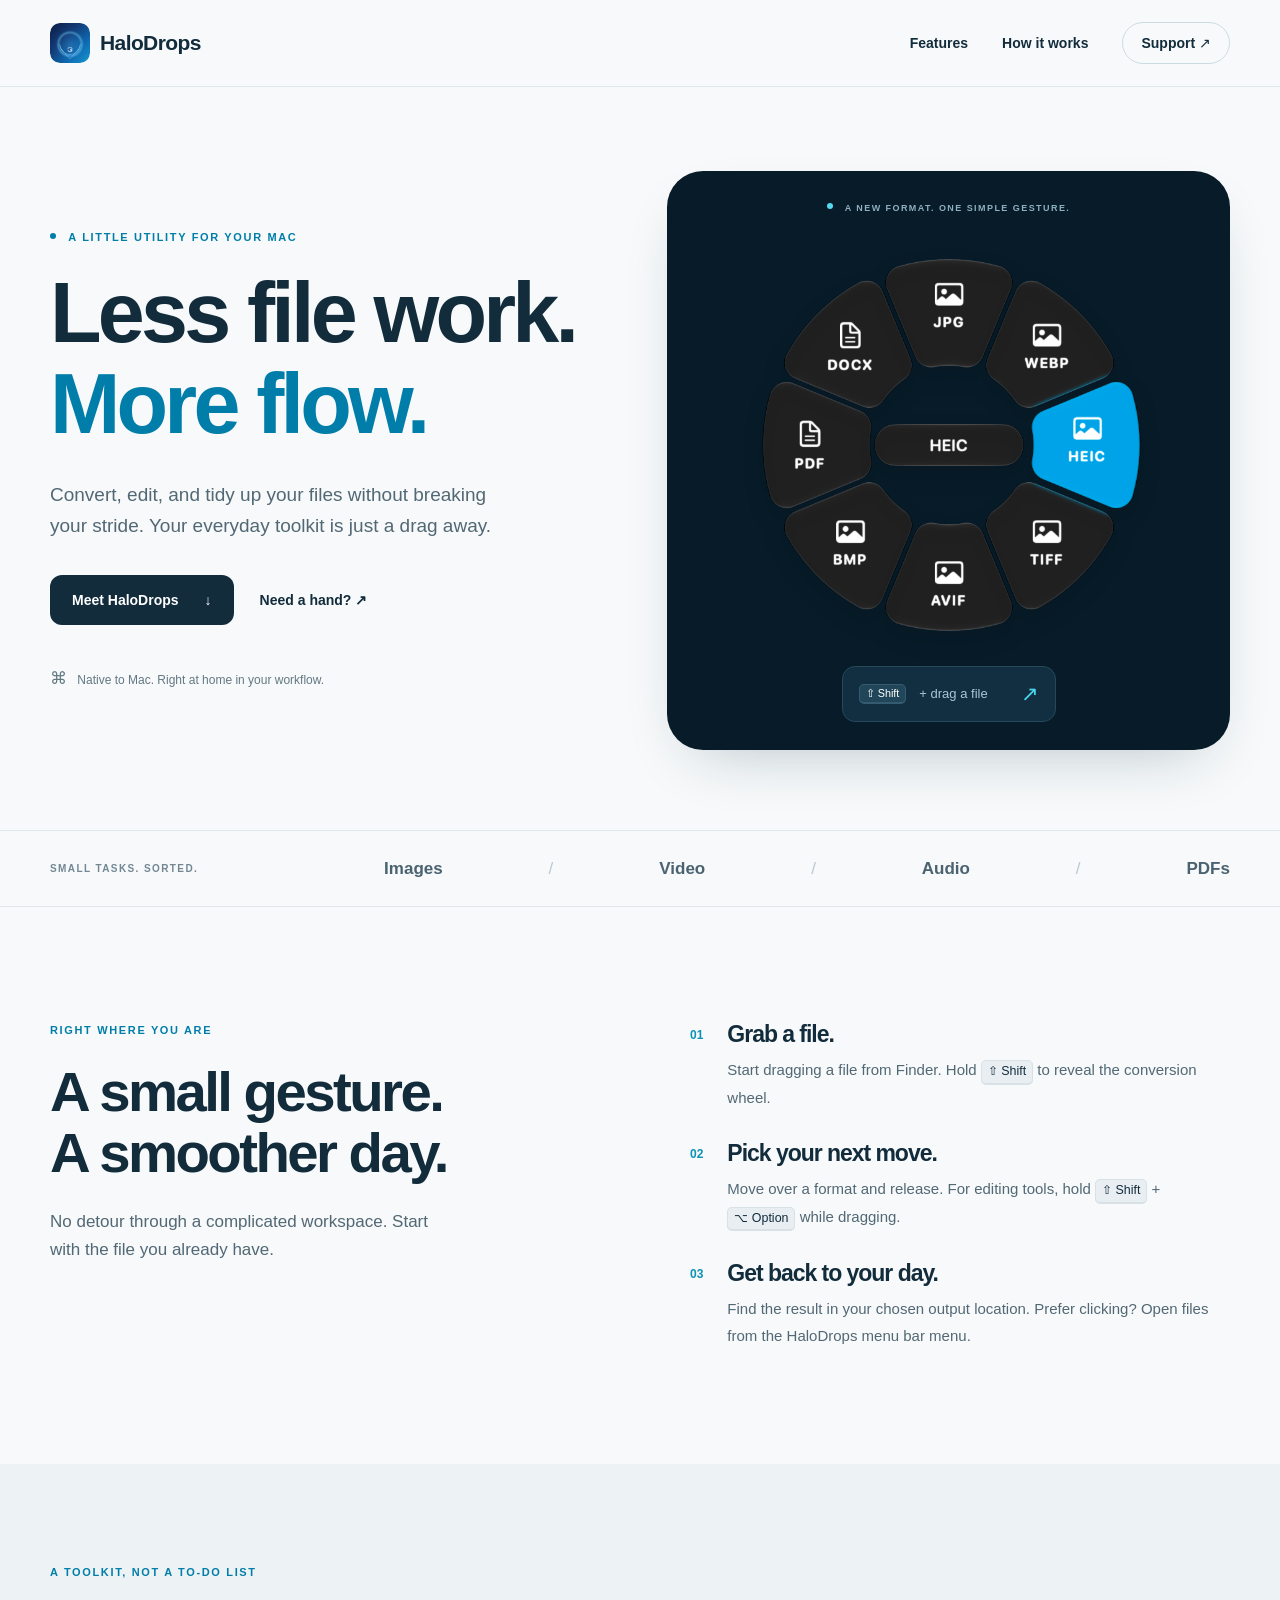
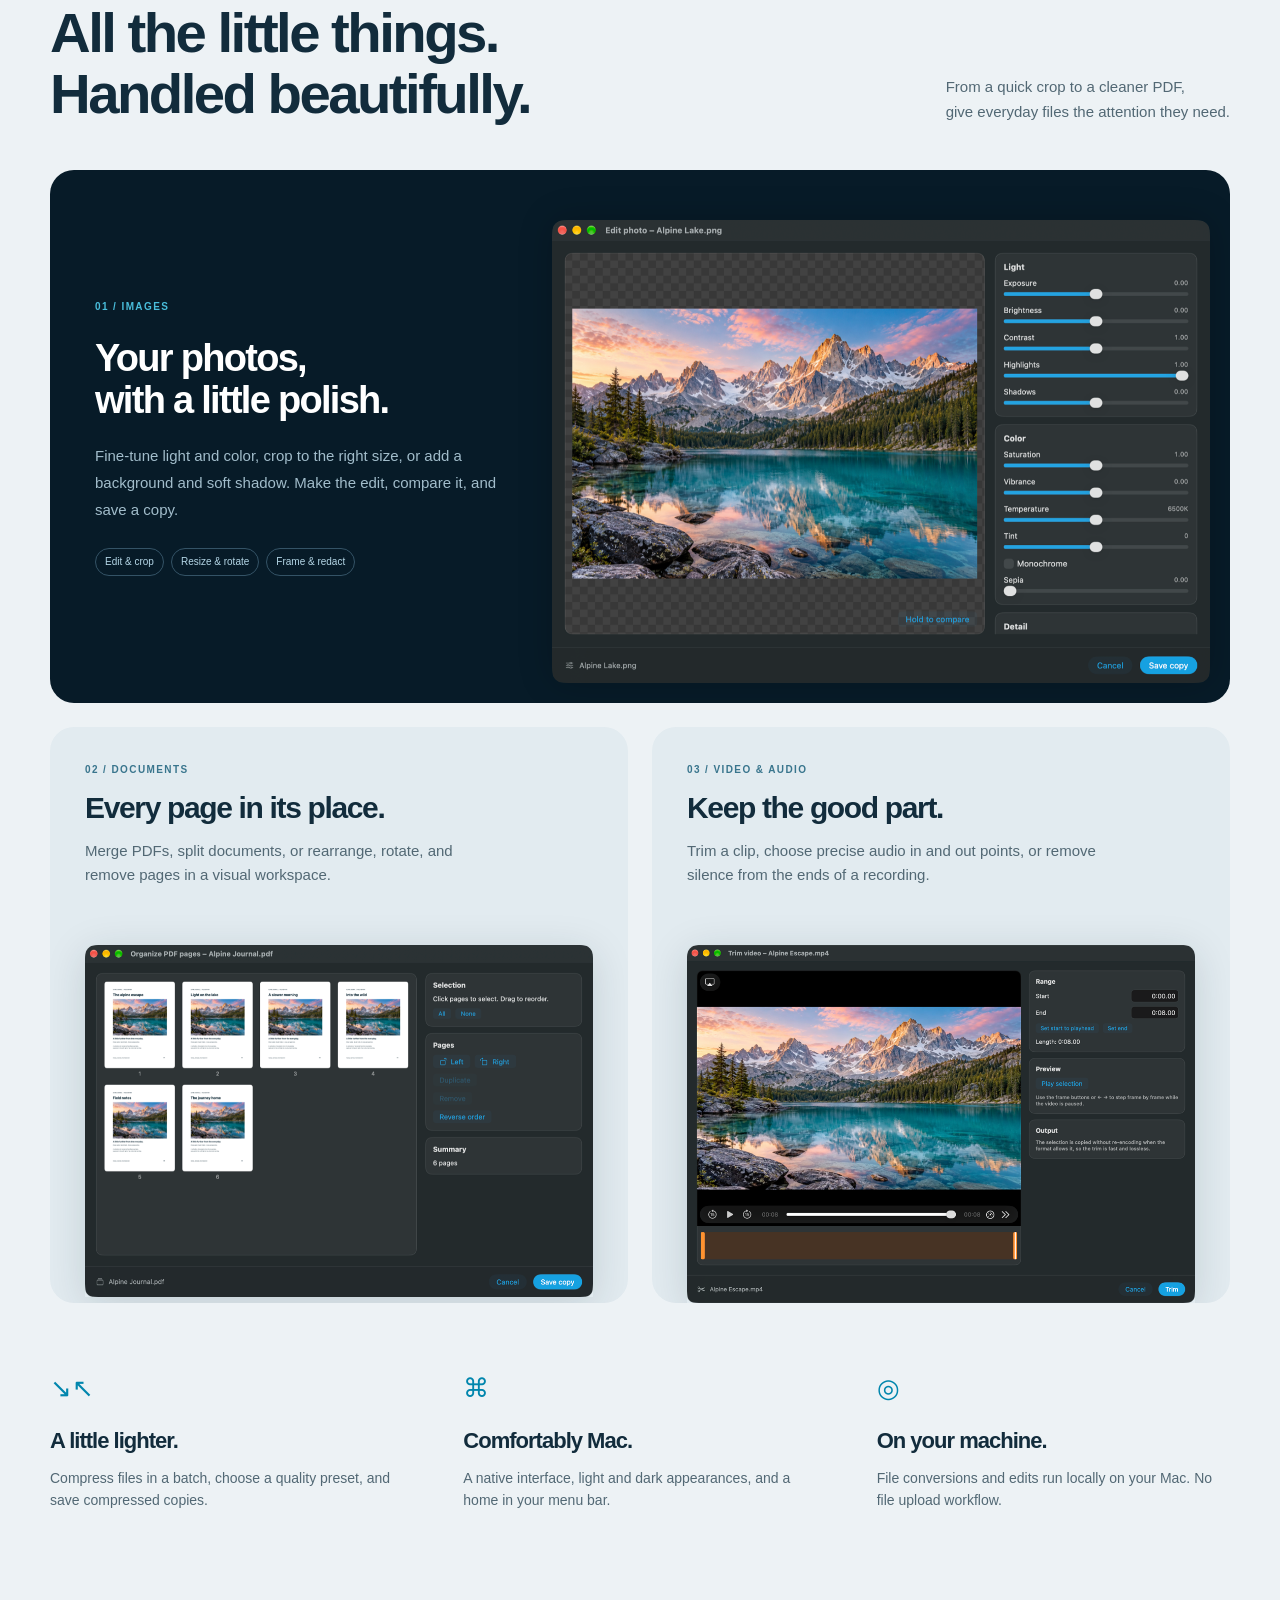
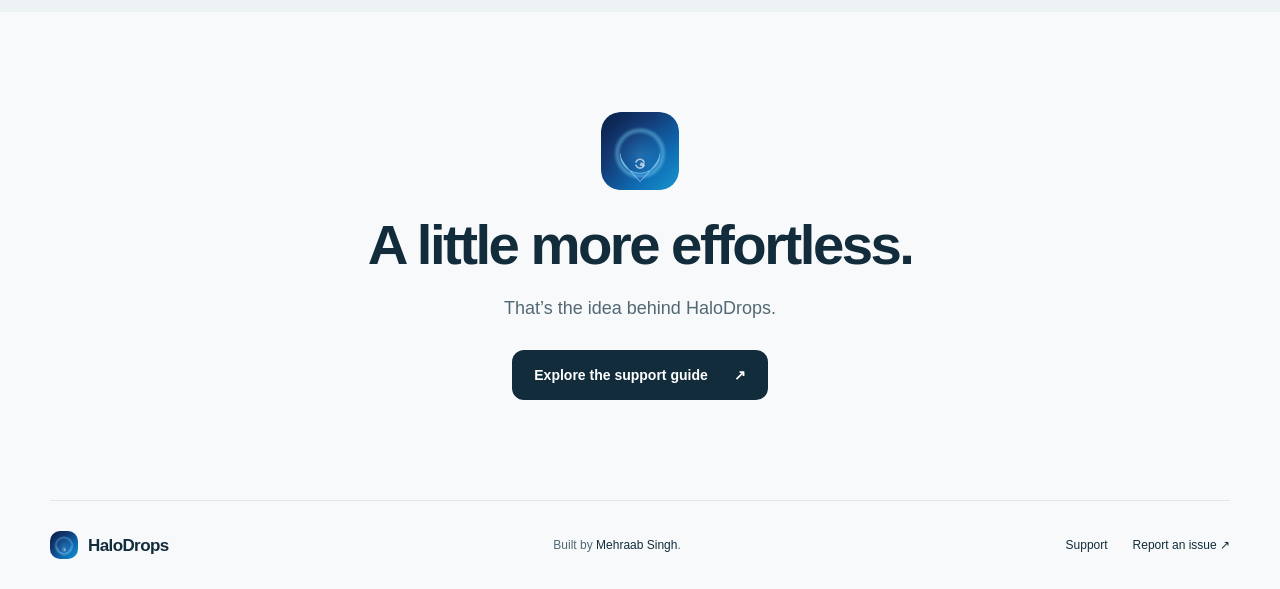
==== index.html @ 8c4c6a74 "Build HaloDrops marketing and support website" ====
<!doctype html>
<html lang="en">
<head>
<meta charset="utf-8"><meta name="viewport" content="width=device-width, initial-scale=1">
<title>HaloDrops — Less file work. More flow.</title>
<meta name="description" content="Meet HaloDrops for Mac. Convert files with a drag, edit photos, compress media, organize PDFs, and trim video and audio in one native toolkit.">
<link rel="canonical" href="https://mehraabsingh.github.io/web-halodrops/">
<meta property="og:title" content="HaloDrops — Less file work. More flow."><meta property="og:description" content="Your everyday file toolkit, one gesture away. Made for Mac."><meta property="og:type" content="website"><meta property="og:url" content="https://mehraabsingh.github.io/web-halodrops/"><meta property="og:image" content="https://mehraabsingh.github.io/web-halodrops/assets/social-preview.png">
<meta name="twitter:card" content="summary_large_image"><meta name="theme-color" content="#f7f9fa">
<link rel="icon" type="image/png" href="assets/app-icon.png"><link rel="stylesheet" href="styles.css"><script src="site.js" defer></script>
</head>
<body>
<a class="skip" href="#main">Skip to content</a>
<header class="site-header"><nav class="nav wrap" aria-label="Main navigation"><a class="brand" href="./" aria-label="HaloDrops home"><img src="assets/app-icon.png" width="40" height="40" alt=""><span>HaloDrops</span></a><div class="nav-links"><a href="#features">Features</a><a href="#how-it-works">How it works</a><a class="nav-support" href="support/">Support <span aria-hidden="true">↗</span></a></div></nav></header>
<main id="main">
<section class="hero wrap">
<div class="hero-copy"><p class="eyebrow"><span class="status-dot"></span> A LITTLE UTILITY FOR YOUR MAC</p><h1>Less file work.<br><span>More flow.</span></h1><p class="lead">Convert, edit, and tidy up your files without breaking your stride. Your everyday toolkit is just a drag away.</p><div class="actions"><a class="button primary" href="#how-it-works">Meet HaloDrops <span aria-hidden="true">↓</span></a><a class="text-link" href="support/">Need a hand? <span aria-hidden="true">↗</span></a></div><p class="hero-note"><span aria-hidden="true">⌘</span> Native to Mac. Right at home in your workflow.</p></div>
<div class="hero-art"><div class="art-label"><span class="tiny-dot"></span> A NEW FORMAT. ONE SIMPLE GESTURE.</div><img class="wheel" src="assets/conversion-wheel.png" width="1420" height="1420" alt="HaloDrops conversion wheel showing JPG, WebP, HEIC, TIFF, AVIF, BMP, PDF, and DOCX formats with HEIC selected" fetchpriority="high"><div class="gesture"><kbd>⇧ Shift</kbd><span>+ drag a file</span><span class="gesture-arrow" aria-hidden="true">↗</span></div></div>
</section>
<div class="format-strip"><div class="wrap"><span>SMALL TASKS. SORTED.</span><span>Images</span><i aria-hidden="true">/</i><span>Video</span><i aria-hidden="true">/</i><span>Audio</span><i aria-hidden="true">/</i><span>PDFs</span></div></div>
<section id="how-it-works" class="section wrap how"><div class="section-intro"><p class="eyebrow">RIGHT WHERE YOU ARE</p><h2>A small gesture.<br>A smoother day.</h2><p>No detour through a complicated workspace. Start with the file you already have.</p></div><ol class="steps"><li><span class="step-num">01</span><div><h3>Grab a file.</h3><p>Start dragging a file from Finder. Hold <kbd>⇧ Shift</kbd> to reveal the conversion wheel.</p></div></li><li><span class="step-num">02</span><div><h3>Pick your next move.</h3><p>Move over a format and release. For editing tools, hold <kbd>⇧ Shift</kbd> + <kbd>⌥ Option</kbd> while dragging.</p></div></li><li><span class="step-num">03</span><div><h3>Get back to your day.</h3><p>Find the result in your chosen output location. Prefer clicking? Open files from the HaloDrops menu bar menu.</p></div></li></ol></section>
<section id="features" class="features-section"><div class="wrap"><div class="section-heading"><div><p class="eyebrow">A TOOLKIT, NOT A TO-DO LIST</p><h2>All the little things.<br>Handled beautifully.</h2></div><p>From a quick crop to a cleaner PDF,<br>give everyday files the attention they need.</p></div>
<article class="feature feature-photo"><div class="feature-copy"><span class="feature-index">01 / IMAGES</span><h3>Your photos,<br>with a little polish.</h3><p>Fine-tune light and color, crop to the right size, or add a background and soft shadow. Make the edit, compare it, and save a copy.</p><ul class="tags"><li>Edit & crop</li><li>Resize & rotate</li><li>Frame & redact</li></ul></div><div class="feature-visual"><img src="assets/photo-editor.png" width="1200" height="845" alt="HaloDrops photo editor with an alpine lake image and light and color adjustment sliders" loading="lazy"></div></article>
<div class="feature-pair"><article class="feature-mini"><div class="mini-copy"><span class="feature-index">02 / DOCUMENTS</span><h3>Every page in its place.</h3><p>Merge PDFs, split documents, or rearrange, rotate, and remove pages in a visual workspace.</p></div><img src="assets/pdf-tools.png" width="1000" height="694" alt="Six pages in the HaloDrops PDF organizer, with page selection and rotation controls" loading="lazy"></article><article class="feature-mini"><div class="mini-copy"><span class="feature-index">03 / VIDEO & AUDIO</span><h3>Keep the good part.</h3><p>Trim a clip, choose precise audio in and out points, or remove silence from the ends of a recording.</p></div><img src="assets/video-tools.png" width="1000" height="704" alt="HaloDrops video trimmer displaying a mountain lake clip with start and end controls" loading="lazy"></article></div>
<div class="utility-row"><div><span class="utility-icon" aria-hidden="true">↘↖</span><h3>A little lighter.</h3><p>Compress files in a batch, choose a quality preset, and save compressed copies.</p></div><div><span class="utility-icon" aria-hidden="true">⌘</span><h3>Comfortably Mac.</h3><p>A native interface, light and dark appearances, and a home in your menu bar.</p></div><div><span class="utility-icon" aria-hidden="true">◎</span><h3>On your machine.</h3><p>File conversions and edits run locally on your Mac. No file upload workflow.</p></div></div>
</div></section>
<section class="closing wrap"><img src="assets/app-icon.png" width="78" height="78" alt="" loading="lazy"><h2>A little more effortless.</h2><p>That’s the idea behind HaloDrops.</p><a class="button primary" href="support/">Explore the support guide <span aria-hidden="true">↗</span></a></section>
</main>
<footer class="site-footer wrap"><a class="brand" href="./"><img src="assets/app-icon.png" width="28" height="28" alt=""><span>HaloDrops</span></a><p>Built by <a href="https://www.linkedin.com/in/mehraab-singh-42a4b728b/">Mehraab Singh</a>.</p><div><a href="support/">Support</a><a href="https://github.com/mehraabsingh/web-halodrops/issues">Report an issue ↗</a></div></footer>
</body></html>
---- styles.css ----
:root{--paper:#f7f9fa;--ink:#122c3c;--secondary:#526874;--blue:#007ea9;--cyan:#49d7ef;--line:#dfe7eb;--night:#071b28;--radius:24px}*{box-sizing:border-box}html{scroll-behavior:smooth;scroll-padding-top:105px}body{margin:0;background:var(--paper);color:var(--ink);font-family:-apple-system,BlinkMacSystemFont,"Segoe UI",sans-serif;-webkit-font-smoothing:antialiased;line-height:1.6}a{color:inherit;text-decoration:none}button,a,summary{-webkit-tap-highlight-color:transparent}a:focus-visible,summary:focus-visible,button:focus-visible{outline:3px solid var(--blue);outline-offset:6px}img{max-width:100%;height:auto;display:block}h1,h2,h3,p{margin:0}h1,h2,h3{line-height:1.08;letter-spacing:-.045em}h1{font-size:clamp(56px,6.6vw,90px);font-weight:750}h2{font-size:clamp(35px,4.4vw,58px);font-weight:700}h3{font-size:24px;font-weight:650}p{color:var(--secondary)}.wrap{width:min(1180px,calc(100% - 80px));margin-inline:auto}.skip{position:fixed;top:-80px;left:16px;z-index:100;background:white;padding:12px 20px}.skip:focus{top:10px}.site-header{position:sticky;top:0;z-index:20;background:rgba(247,249,250,.94);backdrop-filter:blur(18px);border-bottom:1px solid var(--line)}.nav{height:86px;display:flex;align-items:center;justify-content:space-between}.brand{display:inline-flex;align-items:center;gap:10px;font-size:21px;font-weight:720;letter-spacing:-.6px}.brand img{border-radius:10px}.nav-links{display:flex;align-items:center;gap:34px;font-size:14px;font-weight:550}.nav-links a:hover,.text-link:hover,.site-footer a:hover{color:var(--blue)}.nav-support{padding:9px 18px;border:1px solid #ccdbe2;border-radius:99px}.hero{display:grid;grid-template-columns:1.03fr 1fr;gap:38px;align-items:center;padding-block:84px 80px}.eyebrow{font-size:11px;letter-spacing:.15em;font-weight:750;color:var(--blue);margin-bottom:22px}.status-dot,.tiny-dot{display:inline-block;width:6px;height:6px;background:currentColor;border-radius:50%;margin-right:8px;vertical-align:2px}h1 span{color:var(--blue)}.lead{font-size:19px;line-height:1.65;max-width:470px;margin-top:28px}.actions{display:flex;align-items:center;gap:26px;margin-top:34px}.button{display:inline-flex;align-items:center;justify-content:center;gap:26px;min-height:50px;padding:13px 22px;border-radius:12px;font-weight:600;font-size:14px;transition:background .15s,transform .15s}.button:hover{transform:translateY(-2px)}.primary{background:var(--ink);color:white}.primary:hover{background:#0a617c}.text-link{font-size:14px;font-weight:600}.hero-note{font-size:12px;margin-top:40px;color:#627883}.hero-note span{font-size:17px;margin-right:7px}.hero-art{position:relative;min-height:520px;background:var(--night);border-radius:36px;overflow:hidden;display:flex;flex-direction:column;align-items:center;justify-content:center;box-shadow:0 24px 65px -30px #0b354952}.art-label{color:#8eafbf;font-size:9px;letter-spacing:.16em;font-weight:600;position:absolute;top:30px;text-align:center}.art-label .tiny-dot{color:#54d9ed}.wheel{width:92%;margin-top:25px}.gesture{display:flex;align-items:center;gap:13px;color:#a8c7d5;font-size:13px;position:absolute;bottom:28px;background:#112f40;padding:10px 16px;border:1px solid #25485b;border-radius:13px}.gesture kbd{background:#224659;color:white;border-color:#345b70}.gesture-arrow{color:#49d7ef;font-size:21px;margin-left:20px}kbd{display:inline-block;background:#e8eef2;border:1px solid #d7e1e6;border-bottom-width:2px;border-radius:5px;padding:0 6px;color:var(--ink);font-family:inherit;font-size:.83em;white-space:nowrap}.format-strip{border-block:1px solid var(--line)}.format-strip .wrap{display:flex;align-items:center;justify-content:space-between;padding-block:24px;gap:20px;font-size:17px;font-weight:550;color:#4b6371}.format-strip .wrap>span:first-child{font-size:10px;letter-spacing:.14em;font-weight:700;margin-right:80px;color:#728793}.format-strip i{font-style:normal;color:#bac9d1;font-weight:300}.section{padding-block:115px}.how{display:grid;grid-template-columns:1fr 1fr;gap:100px}.section-intro>p:last-child{margin-top:25px;max-width:390px;font-size:17px}.steps{margin:0;padding:0;list-style:none;display:grid;gap:30px}.steps li{display:flex;gap:24px;align-items:flex-start}.step-num{color:#0d92b6;font-size:12px;font-weight:700;padding-top:4px}.steps h3{font-size:23px;margin-bottom:10px}.steps p{font-size:15px;line-height:1.75}.features-section{background:#edf2f5;padding-block:100px}.section-heading{display:flex;justify-content:space-between;align-items:flex-end;gap:32px;margin-bottom:45px}.section-heading>p{font-size:15px;line-height:1.7;flex-shrink:0}.feature{border-radius:var(--radius);overflow:hidden}.feature-photo{background:var(--night);color:white;display:grid;grid-template-columns:.8fr 1.3fr;gap:40px;padding:50px 0 0 45px;align-items:center}.feature-copy{padding-bottom:48px}.feature-index{display:block;font-size:10px;letter-spacing:.14em;font-weight:700;color:#49bddb;margin-bottom:22px}.feature h3{font-size:38px;line-height:1.12}.feature-copy p{color:#a2bdcb;margin-top:20px;font-size:15px;line-height:1.8}.tags{list-style:none;padding:0;display:flex;flex-wrap:wrap;gap:7px;margin:25px 0 0}.tags li{font-size:10px;border:1px solid #345366;color:#b5d7e7;padding:5px 9px;border-radius:99px}.feature-visual{align-self:end;min-width:0;padding-right:20px;padding-bottom:20px}.feature-visual img{border-radius:12px;box-shadow:0 0 35px #0003}.feature-pair{display:grid;grid-template-columns:1fr 1fr;gap:24px;margin-top:24px}.feature-mini{background:#e2ebf0;border-radius:var(--radius);overflow:hidden;padding:35px 35px 0}.mini-copy{max-width:410px}.mini-copy .feature-index{color:#39758d;margin-bottom:14px}.mini-copy h3{font-size:30px}.mini-copy p{margin-top:15px;font-size:15px;min-height:78px}.feature-mini img{margin-top:28px;border-radius:11px 11px 0 0;box-shadow:0 8px 40px #0b293025}.utility-row{display:grid;grid-template-columns:repeat(3,1fr);gap:60px;margin-top:65px}.utility-icon{display:block;color:#0186ad;font-size:26px;margin-bottom:20px}.utility-row h3{font-size:22px;margin-bottom:14px}.utility-row p{font-size:14px}.closing{text-align:center;padding-block:100px}.closing>img{margin:0 auto 25px;border-radius:20px}.closing p{margin:18px 0 28px;font-size:18px}.site-footer{display:flex;justify-content:space-between;align-items:center;border-top:1px solid var(--line);padding-block:30px;gap:25px}.site-footer .brand{font-size:17px}.site-footer p,.site-footer>div{font-size:12px}.site-footer>div{display:flex;gap:25px}.site-footer p a{color:var(--ink)}.support-hero{padding-block:80px 75px}.support-hero h1{font-size:clamp(48px,6vw,76px)}.support-hero .lead{max-width:560px}.support-layout{display:grid;grid-template-columns:220px 1fr;gap:80px;padding-bottom:90px}.support-nav{position:sticky;top:120px;align-self:start;display:grid;gap:12px;font-size:14px;padding-top:20px}.support-nav .eyebrow{margin-bottom:8px}.support-nav a{color:var(--secondary)}.support-nav a:hover{color:var(--blue)}.support-content{min-width:0}.support-content>section{padding-block:35px 55px;border-top:1px solid var(--line)}.support-content h2{font-size:39px;margin-bottom:32px}.support-content .eyebrow{margin-bottom:14px}.guide-list{padding-left:22px;margin:0;display:grid;gap:25px}.guide-list li{padding-left:10px}.guide-list li::marker{color:var(--blue);font-weight:650}.guide-list strong{font-size:17px}.guide-list p{font-size:15px;margin-top:7px}.faq details{border-bottom:1px solid var(--line);padding-block:20px}.faq details:first-child{border-top:1px solid var(--line)}.faq summary{font-size:17px;font-weight:600;cursor:pointer;list-style:none;padding-right:30px;position:relative}.faq summary::-webkit-details-marker{display:none}.faq summary:after{content:'+';position:absolute;right:1px;top:0;color:var(--blue);font-size:23px;font-weight:400;line-height:1}.faq details[open] summary:after{content:'−'}.faq details p{margin-top:15px;font-size:15px;padding-right:30px;line-height:1.8}.troubleshooting-item{margin-bottom:30px}.troubleshooting-item h3{font-size:21px;letter-spacing:-.02em;margin-bottom:12px}.troubleshooting-item p{font-size:15px;line-height:1.8}.support-content>.contact-box{background:#e8f2f6;border:none;border-radius:22px;padding:38px}.contact-box h2{margin-bottom:20px}.contact-box>p{font-size:15px}.contact-box .button{margin-top:25px}.contact-box h3{font-size:19px;margin-top:32px}.contact-box ul{padding-left:20px;font-size:14px;color:var(--secondary);line-height:1.9}.contact-box .small-note{font-size:12px;margin:22px 0;line-height:1.8}.contact-box .text-link{color:var(--blue)}@media(min-width:1500px){.hero{padding-block:100px}.hero-art{min-height:570px}}@media(max-width:1000px){.wrap{width:calc(100% - 48px)}.hero{gap:25px;padding-block:60px}.hero h1{font-size:64px}.hero-art{min-height:450px}.lead{font-size:17px}.how{gap:45px}.feature-photo{gap:20px;padding:35px 0 0 30px}.feature h3{font-size:32px}.feature-copy p{font-size:14px}.section-heading>p{max-width:250px;flex-shrink:1}.format-strip .wrap>span:first-child{margin-right:20px}.utility-row{gap:32px}.support-layout{gap:40px;grid-template-columns:175px 1fr}}@media(max-width:720px){html{scroll-padding-top:90px}.wrap{width:calc(100% - 40px)}.nav{height:73px}.brand{font-size:19px}.brand img{width:34px;height:34px}.nav-links{gap:18px;font-size:12px}.nav-links>a:nth-child(2){display:none}.nav-support{padding:7px 12px}.hero{grid-template-columns:1fr;gap:40px;padding-block:48px}.hero h1{font-size:clamp(54px,10vw,72px)}.hero-art{min-height:440px;max-width:500px;width:100%;margin-inline:auto}.hero-note{margin-top:28px}.hero .eyebrow{font-size:10px}.lead{max-width:100%;font-size:17px}.actions{gap:22px}.format-strip .wrap{flex-wrap:wrap;justify-content:center;column-gap:18px;row-gap:14px;font-size:14px}.format-strip .wrap>span:first-child{width:100%;text-align:center;margin:0}.section{padding-block:65px}.how{grid-template-columns:1fr;gap:38px}.section-intro>p:last-child{max-width:100%}.section-heading{display:block}.section-heading>p{max-width:100%;margin-top:24px}.section-heading>p br{display:none}.features-section{padding-block:65px}.feature-photo{grid-template-columns:1fr;padding:30px 22px 0;gap:8px}.feature-copy{padding-bottom:20px}.feature-visual{padding:0 0 20px}.feature-pair{grid-template-columns:1fr;gap:20px}.feature-mini{padding:28px 22px 0}.mini-copy p{min-height:0}.utility-row{grid-template-columns:1fr;gap:28px;margin-top:38px}.utility-row>div{border-bottom:1px solid #d4e0e7;padding-bottom:24px}.utility-icon{margin-bottom:12px}.closing{padding-block:65px}.closing h2{font-size:37px}.site-footer{flex-wrap:wrap;gap:18px}.site-footer>div{width:100%}.support-hero{padding-block:48px}.support-layout{grid-template-columns:1fr;gap:28px;padding-bottom:55px}.support-nav{position:static;display:flex;flex-wrap:wrap;gap:10px 20px;padding:0}.support-nav .eyebrow{width:100%;margin-bottom:2px}.support-nav a{font-size:13px}.support-content h2{font-size:34px}.support-content>.contact-box{padding:28px 23px}.support-hero h1{font-size:clamp(44px,9vw,64px)}}@media(prefers-reduced-motion:reduce){html{scroll-behavior:auto}*{transition:none!important}}@media(max-width:380px){.nav-links{gap:10px}.nav-links>a:first-child{display:none}.hero-art{min-height:365px}.art-label{font-size:8px}.gesture{font-size:11px}.actions{flex-wrap:wrap}}
/* Keep the shortcut caption clear of the native conversion wheel. */
.hero-art{padding:54px 28px 85px}.wheel{width:100%;max-width:440px;margin:0}
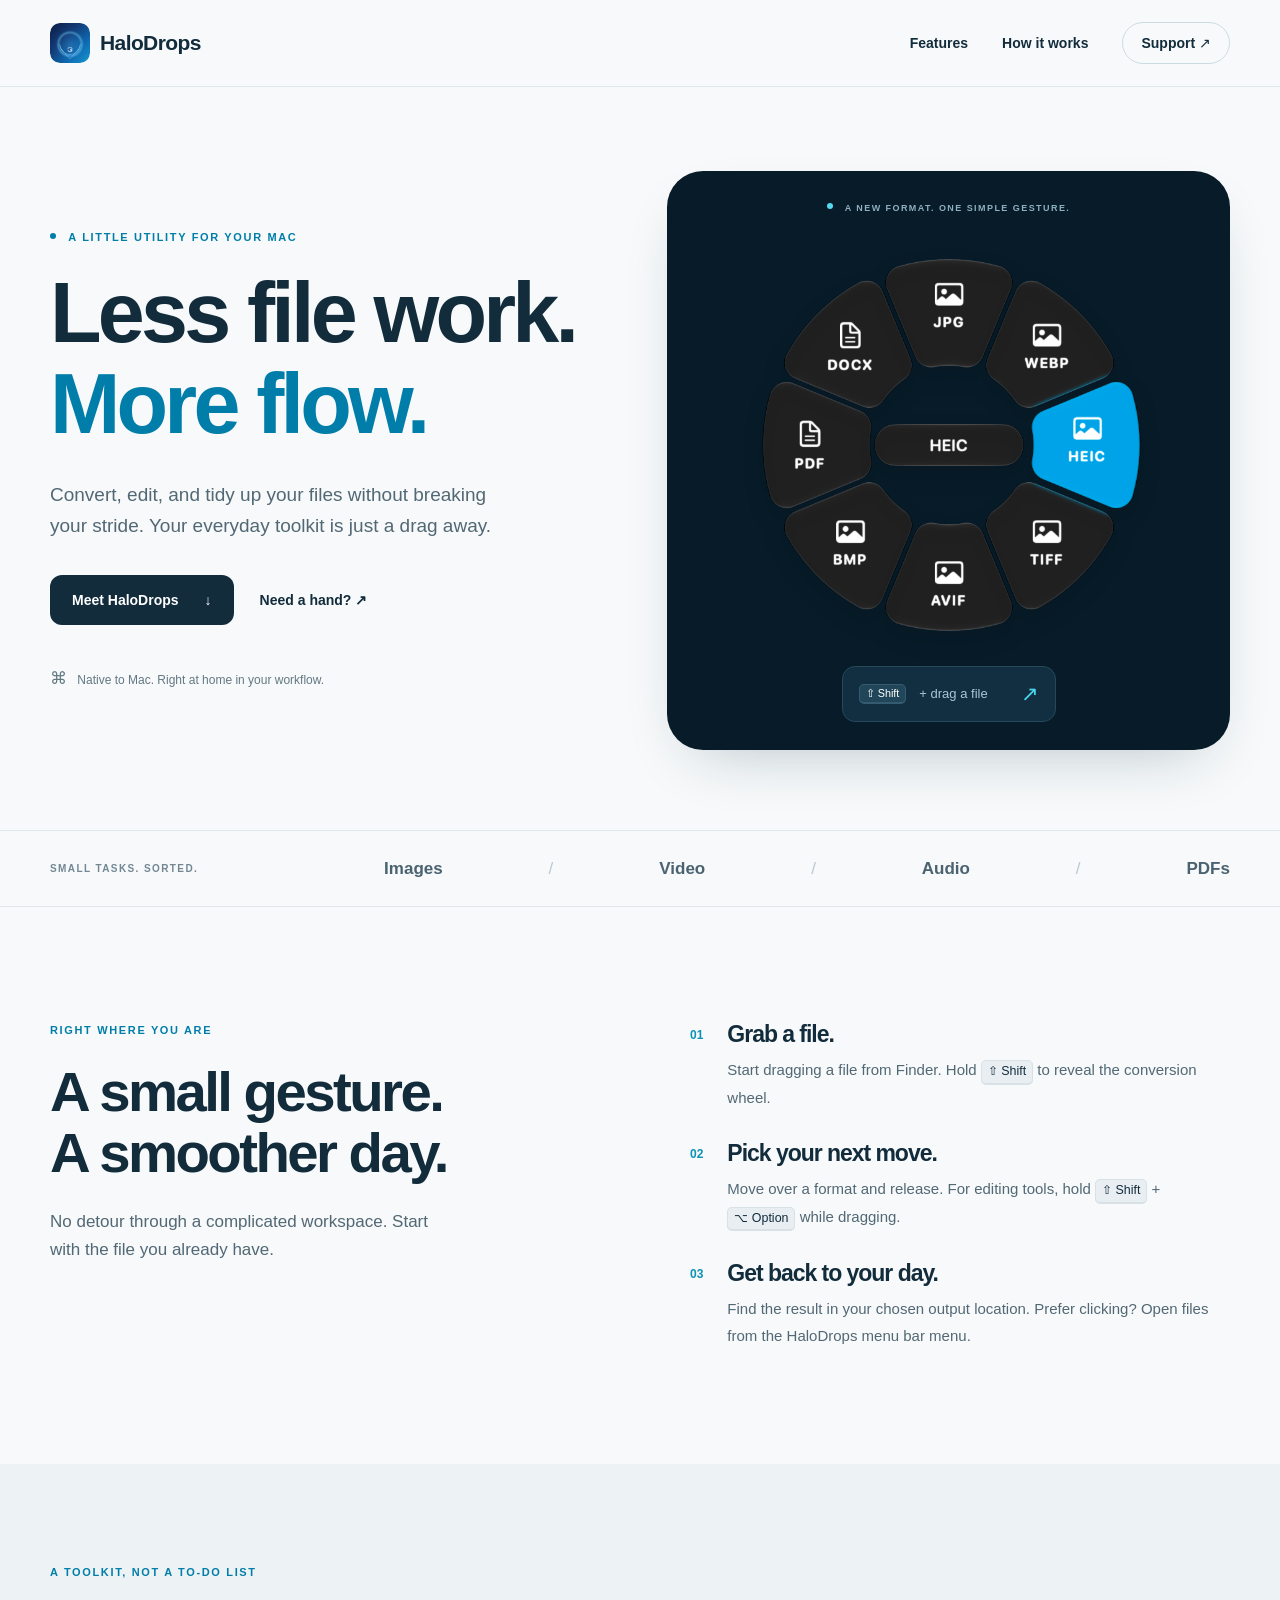
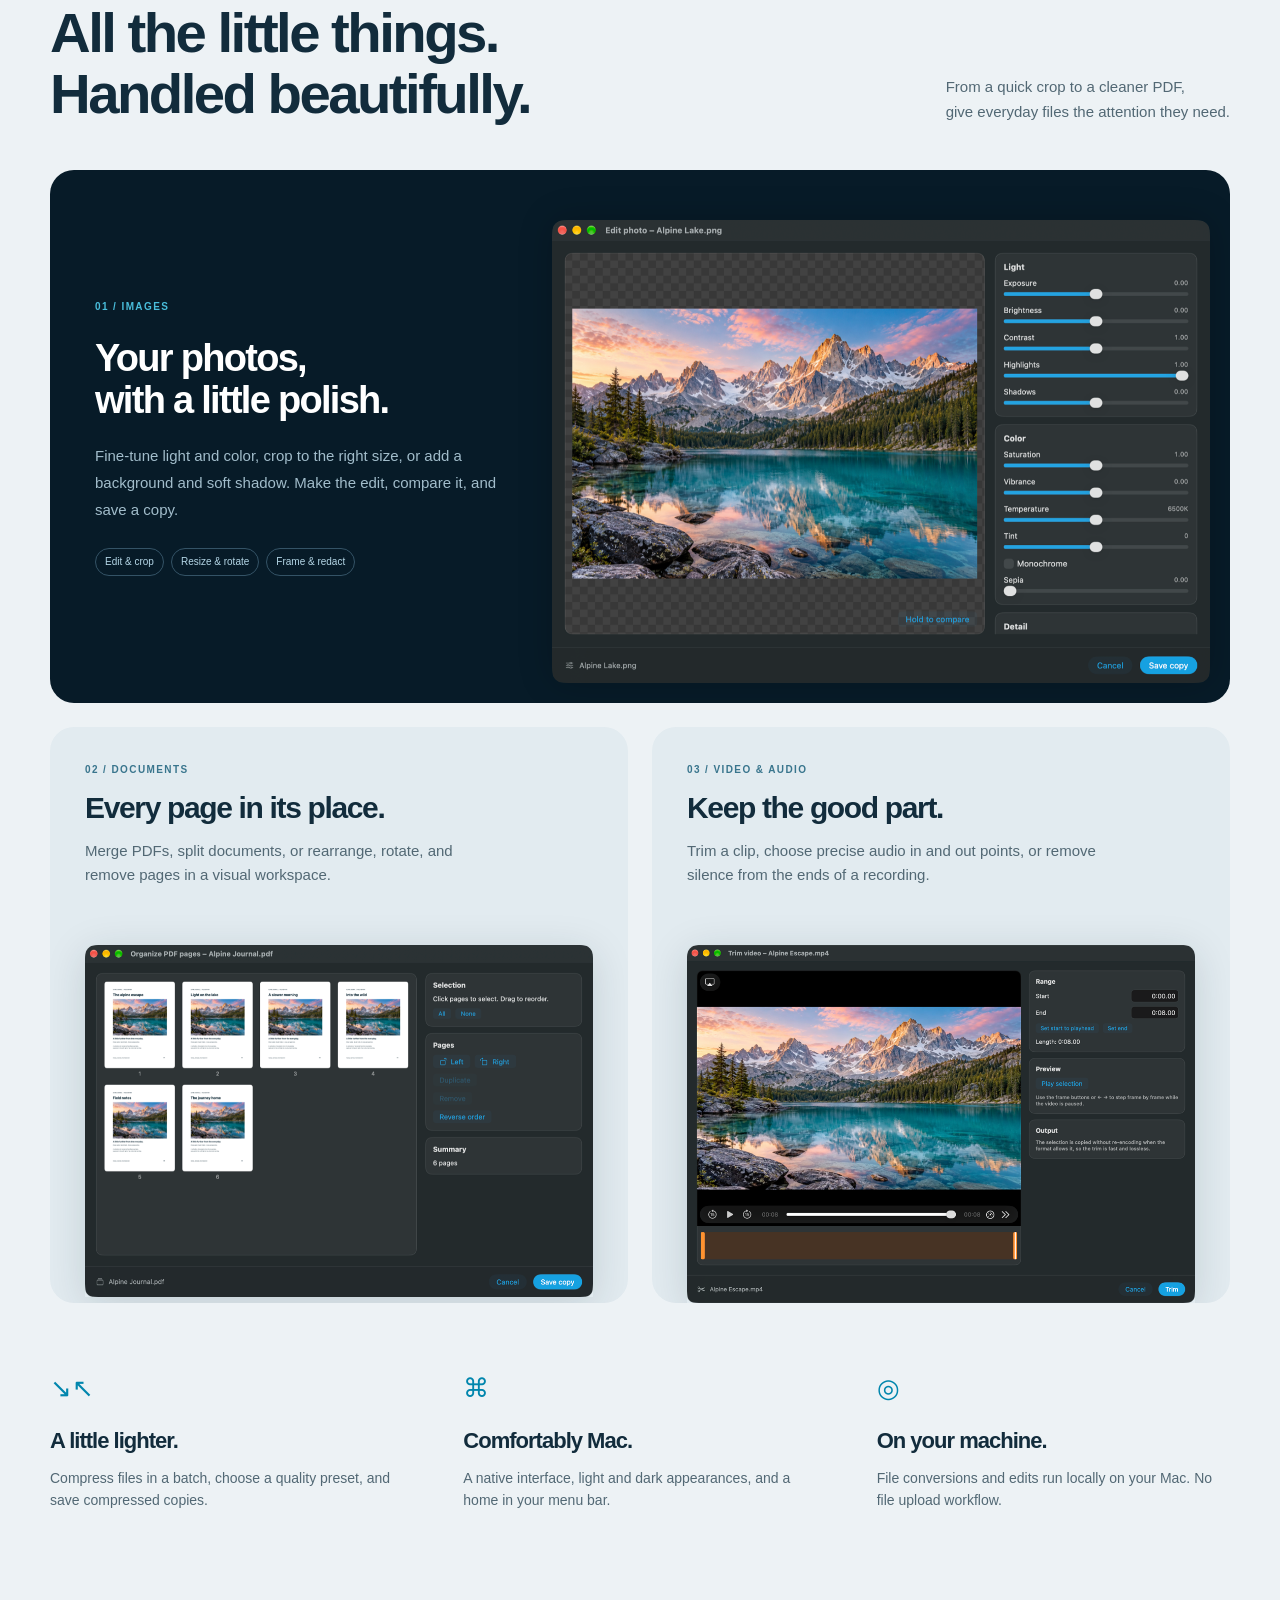
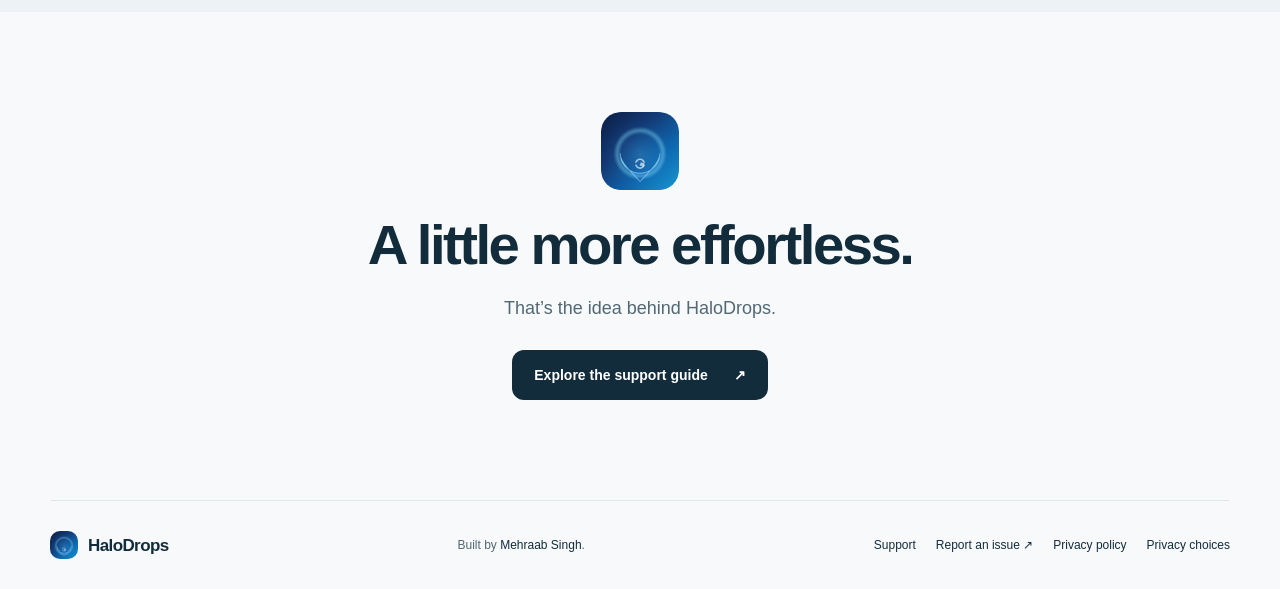
==== commit 6db603d9: "Add privacy policy and user privacy choices pages" ====
--- a/index.html
+++ b/index.html
@@ -26,5 +26,5 @@
 </div></section>
 <section class="closing wrap"><img src="assets/app-icon.png" width="78" height="78" alt="" loading="lazy"><h2>A little more effortless.</h2><p>That’s the idea behind HaloDrops.</p><a class="button primary" href="support/">Explore the support guide <span aria-hidden="true">↗</span></a></section>
 </main>
-<footer class="site-footer wrap"><a class="brand" href="./"><img src="assets/app-icon.png" width="28" height="28" alt=""><span>HaloDrops</span></a><p>Built by <a href="https://www.linkedin.com/in/mehraab-singh-42a4b728b/">Mehraab Singh</a>.</p><div><a href="support/">Support</a><a href="https://github.com/mehraabsingh/web-halodrops/issues">Report an issue ↗</a></div></footer>
+<footer class="site-footer wrap"><a class="brand" href="./"><img src="assets/app-icon.png" width="28" height="28" alt=""><span>HaloDrops</span></a><p>Built by <a href="https://www.linkedin.com/in/mehraab-singh-42a4b728b/">Mehraab Singh</a>.</p><div><a href="support/">Support</a><a href="https://github.com/mehraabsingh/web-halodrops/issues">Report an issue ↗</a><a href="privacy/">Privacy policy</a><a href="privacy-choices/">Privacy choices</a></div></footer>
 </body></html>
--- a/styles.css
+++ b/styles.css
@@ -1,3 +1,6 @@
 :root{--paper:#f7f9fa;--ink:#122c3c;--secondary:#526874;--blue:#007ea9;--cyan:#49d7ef;--line:#dfe7eb;--night:#071b28;--radius:24px}*{box-sizing:border-box}html{scroll-behavior:smooth;scroll-padding-top:105px}body{margin:0;background:var(--paper);color:var(--ink);font-family:-apple-system,BlinkMacSystemFont,"Segoe UI",sans-serif;-webkit-font-smoothing:antialiased;line-height:1.6}a{color:inherit;text-decoration:none}button,a,summary{-webkit-tap-highlight-color:transparent}a:focus-visible,summary:focus-visible,button:focus-visible{outline:3px solid var(--blue);outline-offset:6px}img{max-width:100%;height:auto;display:block}h1,h2,h3,p{margin:0}h1,h2,h3{line-height:1.08;letter-spacing:-.045em}h1{font-size:clamp(56px,6.6vw,90px);font-weight:750}h2{font-size:clamp(35px,4.4vw,58px);font-weight:700}h3{font-size:24px;font-weight:650}p{color:var(--secondary)}.wrap{width:min(1180px,calc(100% - 80px));margin-inline:auto}.skip{position:fixed;top:-80px;left:16px;z-index:100;background:white;padding:12px 20px}.skip:focus{top:10px}.site-header{position:sticky;top:0;z-index:20;background:rgba(247,249,250,.94);backdrop-filter:blur(18px);border-bottom:1px solid var(--line)}.nav{height:86px;display:flex;align-items:center;justify-content:space-between}.brand{display:inline-flex;align-items:center;gap:10px;font-size:21px;font-weight:720;letter-spacing:-.6px}.brand img{border-radius:10px}.nav-links{display:flex;align-items:center;gap:34px;font-size:14px;font-weight:550}.nav-links a:hover,.text-link:hover,.site-footer a:hover{color:var(--blue)}.nav-support{padding:9px 18px;border:1px solid #ccdbe2;border-radius:99px}.hero{display:grid;grid-template-columns:1.03fr 1fr;gap:38px;align-items:center;padding-block:84px 80px}.eyebrow{font-size:11px;letter-spacing:.15em;font-weight:750;color:var(--blue);margin-bottom:22px}.status-dot,.tiny-dot{display:inline-block;width:6px;height:6px;background:currentColor;border-radius:50%;margin-right:8px;vertical-align:2px}h1 span{color:var(--blue)}.lead{font-size:19px;line-height:1.65;max-width:470px;margin-top:28px}.actions{display:flex;align-items:center;gap:26px;margin-top:34px}.button{display:inline-flex;align-items:center;justify-content:center;gap:26px;min-height:50px;padding:13px 22px;border-radius:12px;font-weight:600;font-size:14px;transition:background .15s,transform .15s}.button:hover{transform:translateY(-2px)}.primary{background:var(--ink);color:white}.primary:hover{background:#0a617c}.text-link{font-size:14px;font-weight:600}.hero-note{font-size:12px;margin-top:40px;color:#627883}.hero-note span{font-size:17px;margin-right:7px}.hero-art{position:relative;min-height:520px;background:var(--night);border-radius:36px;overflow:hidden;display:flex;flex-direction:column;align-items:center;justify-content:center;box-shadow:0 24px 65px -30px #0b354952}.art-label{color:#8eafbf;font-size:9px;letter-spacing:.16em;font-weight:600;position:absolute;top:30px;text-align:center}.art-label .tiny-dot{color:#54d9ed}.wheel{width:92%;margin-top:25px}.gesture{display:flex;align-items:center;gap:13px;color:#a8c7d5;font-size:13px;position:absolute;bottom:28px;background:#112f40;padding:10px 16px;border:1px solid #25485b;border-radius:13px}.gesture kbd{background:#224659;color:white;border-color:#345b70}.gesture-arrow{color:#49d7ef;font-size:21px;margin-left:20px}kbd{display:inline-block;background:#e8eef2;border:1px solid #d7e1e6;border-bottom-width:2px;border-radius:5px;padding:0 6px;color:var(--ink);font-family:inherit;font-size:.83em;white-space:nowrap}.format-strip{border-block:1px solid var(--line)}.format-strip .wrap{display:flex;align-items:center;justify-content:space-between;padding-block:24px;gap:20px;font-size:17px;font-weight:550;color:#4b6371}.format-strip .wrap>span:first-child{font-size:10px;letter-spacing:.14em;font-weight:700;margin-right:80px;color:#728793}.format-strip i{font-style:normal;color:#bac9d1;font-weight:300}.section{padding-block:115px}.how{display:grid;grid-template-columns:1fr 1fr;gap:100px}.section-intro>p:last-child{margin-top:25px;max-width:390px;font-size:17px}.steps{margin:0;padding:0;list-style:none;display:grid;gap:30px}.steps li{display:flex;gap:24px;align-items:flex-start}.step-num{color:#0d92b6;font-size:12px;font-weight:700;padding-top:4px}.steps h3{font-size:23px;margin-bottom:10px}.steps p{font-size:15px;line-height:1.75}.features-section{background:#edf2f5;padding-block:100px}.section-heading{display:flex;justify-content:space-between;align-items:flex-end;gap:32px;margin-bottom:45px}.section-heading>p{font-size:15px;line-height:1.7;flex-shrink:0}.feature{border-radius:var(--radius);overflow:hidden}.feature-photo{background:var(--night);color:white;display:grid;grid-template-columns:.8fr 1.3fr;gap:40px;padding:50px 0 0 45px;align-items:center}.feature-copy{padding-bottom:48px}.feature-index{display:block;font-size:10px;letter-spacing:.14em;font-weight:700;color:#49bddb;margin-bottom:22px}.feature h3{font-size:38px;line-height:1.12}.feature-copy p{color:#a2bdcb;margin-top:20px;font-size:15px;line-height:1.8}.tags{list-style:none;padding:0;display:flex;flex-wrap:wrap;gap:7px;margin:25px 0 0}.tags li{font-size:10px;border:1px solid #345366;color:#b5d7e7;padding:5px 9px;border-radius:99px}.feature-visual{align-self:end;min-width:0;padding-right:20px;padding-bottom:20px}.feature-visual img{border-radius:12px;box-shadow:0 0 35px #0003}.feature-pair{display:grid;grid-template-columns:1fr 1fr;gap:24px;margin-top:24px}.feature-mini{background:#e2ebf0;border-radius:var(--radius);overflow:hidden;padding:35px 35px 0}.mini-copy{max-width:410px}.mini-copy .feature-index{color:#39758d;margin-bottom:14px}.mini-copy h3{font-size:30px}.mini-copy p{margin-top:15px;font-size:15px;min-height:78px}.feature-mini img{margin-top:28px;border-radius:11px 11px 0 0;box-shadow:0 8px 40px #0b293025}.utility-row{display:grid;grid-template-columns:repeat(3,1fr);gap:60px;margin-top:65px}.utility-icon{display:block;color:#0186ad;font-size:26px;margin-bottom:20px}.utility-row h3{font-size:22px;margin-bottom:14px}.utility-row p{font-size:14px}.closing{text-align:center;padding-block:100px}.closing>img{margin:0 auto 25px;border-radius:20px}.closing p{margin:18px 0 28px;font-size:18px}.site-footer{display:flex;justify-content:space-between;align-items:center;border-top:1px solid var(--line);padding-block:30px;gap:25px}.site-footer .brand{font-size:17px}.site-footer p,.site-footer>div{font-size:12px}.site-footer>div{display:flex;gap:25px}.site-footer p a{color:var(--ink)}.support-hero{padding-block:80px 75px}.support-hero h1{font-size:clamp(48px,6vw,76px)}.support-hero .lead{max-width:560px}.support-layout{display:grid;grid-template-columns:220px 1fr;gap:80px;padding-bottom:90px}.support-nav{position:sticky;top:120px;align-self:start;display:grid;gap:12px;font-size:14px;padding-top:20px}.support-nav .eyebrow{margin-bottom:8px}.support-nav a{color:var(--secondary)}.support-nav a:hover{color:var(--blue)}.support-content{min-width:0}.support-content>section{padding-block:35px 55px;border-top:1px solid var(--line)}.support-content h2{font-size:39px;margin-bottom:32px}.support-content .eyebrow{margin-bottom:14px}.guide-list{padding-left:22px;margin:0;display:grid;gap:25px}.guide-list li{padding-left:10px}.guide-list li::marker{color:var(--blue);font-weight:650}.guide-list strong{font-size:17px}.guide-list p{font-size:15px;margin-top:7px}.faq details{border-bottom:1px solid var(--line);padding-block:20px}.faq details:first-child{border-top:1px solid var(--line)}.faq summary{font-size:17px;font-weight:600;cursor:pointer;list-style:none;padding-right:30px;position:relative}.faq summary::-webkit-details-marker{display:none}.faq summary:after{content:'+';position:absolute;right:1px;top:0;color:var(--blue);font-size:23px;font-weight:400;line-height:1}.faq details[open] summary:after{content:'−'}.faq details p{margin-top:15px;font-size:15px;padding-right:30px;line-height:1.8}.troubleshooting-item{margin-bottom:30px}.troubleshooting-item h3{font-size:21px;letter-spacing:-.02em;margin-bottom:12px}.troubleshooting-item p{font-size:15px;line-height:1.8}.support-content>.contact-box{background:#e8f2f6;border:none;border-radius:22px;padding:38px}.contact-box h2{margin-bottom:20px}.contact-box>p{font-size:15px}.contact-box .button{margin-top:25px}.contact-box h3{font-size:19px;margin-top:32px}.contact-box ul{padding-left:20px;font-size:14px;color:var(--secondary);line-height:1.9}.contact-box .small-note{font-size:12px;margin:22px 0;line-height:1.8}.contact-box .text-link{color:var(--blue)}@media(min-width:1500px){.hero{padding-block:100px}.hero-art{min-height:570px}}@media(max-width:1000px){.wrap{width:calc(100% - 48px)}.hero{gap:25px;padding-block:60px}.hero h1{font-size:64px}.hero-art{min-height:450px}.lead{font-size:17px}.how{gap:45px}.feature-photo{gap:20px;padding:35px 0 0 30px}.feature h3{font-size:32px}.feature-copy p{font-size:14px}.section-heading>p{max-width:250px;flex-shrink:1}.format-strip .wrap>span:first-child{margin-right:20px}.utility-row{gap:32px}.support-layout{gap:40px;grid-template-columns:175px 1fr}}@media(max-width:720px){html{scroll-padding-top:90px}.wrap{width:calc(100% - 40px)}.nav{height:73px}.brand{font-size:19px}.brand img{width:34px;height:34px}.nav-links{gap:18px;font-size:12px}.nav-links>a:nth-child(2){display:none}.nav-support{padding:7px 12px}.hero{grid-template-columns:1fr;gap:40px;padding-block:48px}.hero h1{font-size:clamp(54px,10vw,72px)}.hero-art{min-height:440px;max-width:500px;width:100%;margin-inline:auto}.hero-note{margin-top:28px}.hero .eyebrow{font-size:10px}.lead{max-width:100%;font-size:17px}.actions{gap:22px}.format-strip .wrap{flex-wrap:wrap;justify-content:center;column-gap:18px;row-gap:14px;font-size:14px}.format-strip .wrap>span:first-child{width:100%;text-align:center;margin:0}.section{padding-block:65px}.how{grid-template-columns:1fr;gap:38px}.section-intro>p:last-child{max-width:100%}.section-heading{display:block}.section-heading>p{max-width:100%;margin-top:24px}.section-heading>p br{display:none}.features-section{padding-block:65px}.feature-photo{grid-template-columns:1fr;padding:30px 22px 0;gap:8px}.feature-copy{padding-bottom:20px}.feature-visual{padding:0 0 20px}.feature-pair{grid-template-columns:1fr;gap:20px}.feature-mini{padding:28px 22px 0}.mini-copy p{min-height:0}.utility-row{grid-template-columns:1fr;gap:28px;margin-top:38px}.utility-row>div{border-bottom:1px solid #d4e0e7;padding-bottom:24px}.utility-icon{margin-bottom:12px}.closing{padding-block:65px}.closing h2{font-size:37px}.site-footer{flex-wrap:wrap;gap:18px}.site-footer>div{width:100%}.support-hero{padding-block:48px}.support-layout{grid-template-columns:1fr;gap:28px;padding-bottom:55px}.support-nav{position:static;display:flex;flex-wrap:wrap;gap:10px 20px;padding:0}.support-nav .eyebrow{width:100%;margin-bottom:2px}.support-nav a{font-size:13px}.support-content h2{font-size:34px}.support-content>.contact-box{padding:28px 23px}.support-hero h1{font-size:clamp(44px,9vw,64px)}}@media(prefers-reduced-motion:reduce){html{scroll-behavior:auto}*{transition:none!important}}@media(max-width:380px){.nav-links{gap:10px}.nav-links>a:first-child{display:none}.hero-art{min-height:365px}.art-label{font-size:8px}.gesture{font-size:11px}.actions{flex-wrap:wrap}}
 /* Keep the shortcut caption clear of the native conversion wheel. */
 .hero-art{padding:54px 28px 85px}.wheel{width:100%;max-width:440px;margin:0}
+
+/* Privacy pages share the support layout and keep long text readable. */
+.legal-page .support-hero h1{font-size:clamp(42px,6vw,76px)}.legal-page .lead{max-width:640px}.policy-date{font-size:13px;margin-top:20px}.legal-page .support-content h2{font-size:clamp(27px,3.4vw,40px);line-height:1.2}.legal-page .support-content p+p{margin-top:18px}.legal-page .support-content a:not(.button){color:var(--blue);text-decoration:underline;text-underline-offset:3px}.legal-page .support-content li{margin-bottom:12px}.site-footer>div{display:flex;flex-wrap:wrap;gap:12px 20px}
